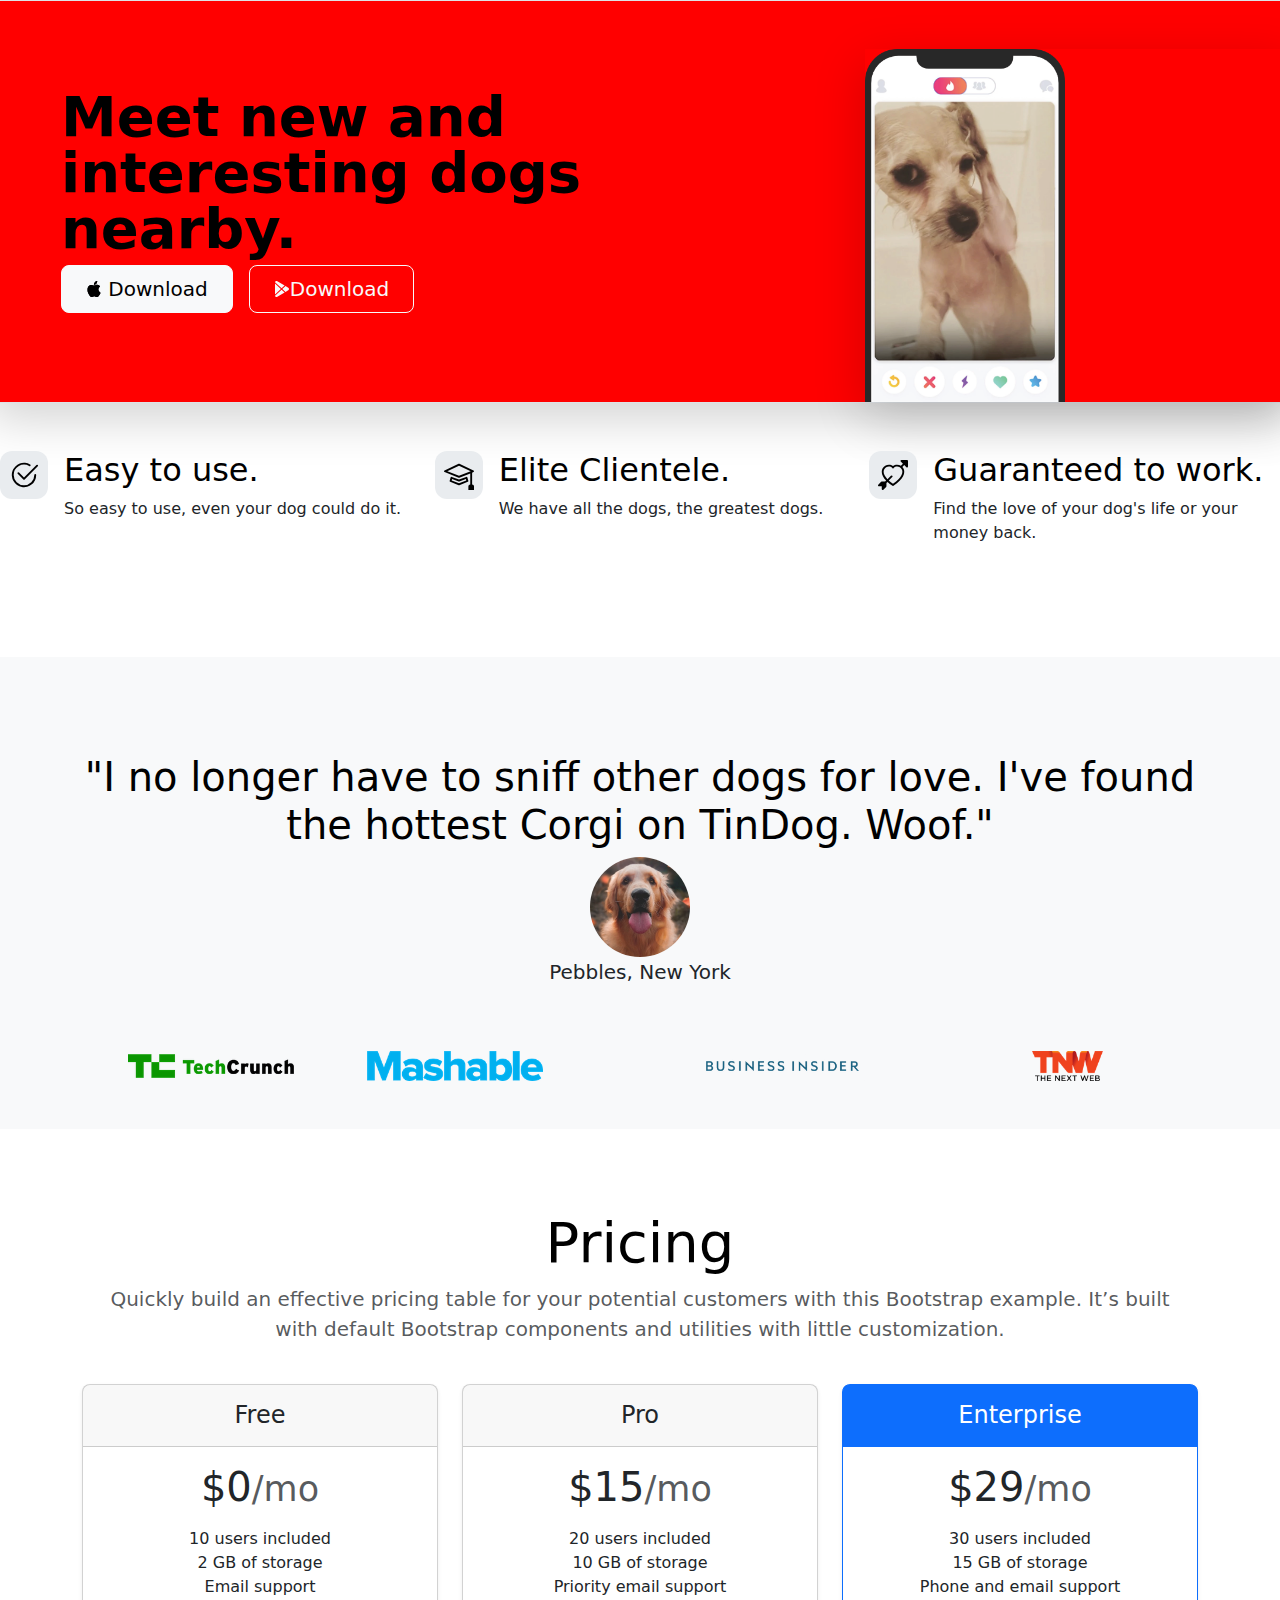
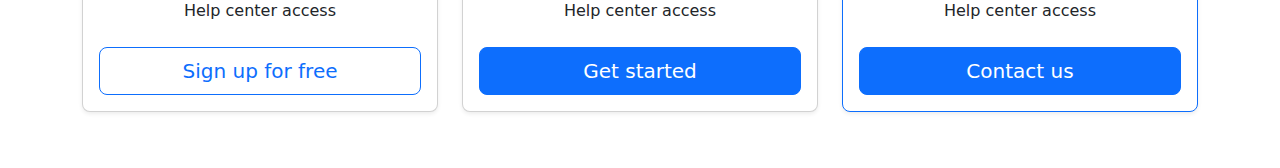
==== 67. TinDog Project/index.html @ 294aba4e "67. unfinshed TinDog Project" ====
<!DOCTYPE html>
<html lang="en">

<head>
  <meta charset="UTF-8">
  <meta name="viewport" content="width=device-width, initial-scale=1.0">
  <link href="https://cdn.jsdelivr.net/npm/bootstrap@5.3.3/dist/css/bootstrap.min.css" rel="stylesheet" integrity="sha384-QWTKZyjpPEjISv5WaRU9OFeRpok6YctnYmDr5pNlyT2bRjXh0JMhjY6hW+ALEwIH" crossorigin="anonymous">
  <link rel="stylesheet" href="./css/style.css">
  <title>TinDog</title>
</head>

<body>

  <!-- Title -->
  <section id="title" class="gradient-background">
    <div class="row p-4 pb-0 pe-lg-0 pt-lg-5 align-items-center rounded-3 border shadow-lg">
      <div class="col-lg-7 p-3 p-lg-5 pt-lg-3">
        <h1 class="display-4 fw-bold lh-1 text-body-emphasis">Meet new and interesting dogs nearby.</h1>
        <div class="d-grid gap-2 d-md-flex justify-content-md-start mb-4 mb-lg-3">
          <button type="button" class="btn btn-light btn-lg px-4 me-md-2"><svg xmlns="http://www.w3.org/2000/svg" width="16" height="16" fill="currentColor"
            class="bi bi-apple mb-1" viewBox="0 0 16 16">
<path
              d="M11.182.008C11.148-.03 9.923.023 8.857 1.18c-1.066 1.156-.902 2.482-.878 2.516.024.034 1.52.087 2.475-1.258.955-1.345.762-2.391.728-2.43Zm3.314 11.733c-.048-.096-2.325-1.234-2.113-3.422.212-2.189 1.675-2.789 1.698-2.854.023-.065-.597-.79-1.254-1.157a3.692 3.692 0 0 0-1.563-.434c-.108-.003-.483-.095-1.254.116-.508.139-1.653.589-1.968.607-.316.018-1.256-.522-2.267-.665-.647-.125-1.333.131-1.824.328-.49.196-1.422.754-2.074 2.237-.652 1.482-.311 3.83-.067 4.56.244.729.625 1.924 1.273 2.796.576.984 1.34 1.667 1.659 1.899.319.232 1.219.386 1.843.067.502-.308 1.408-.485 1.766-.472.357.013 1.061.154 1.782.539.571.197 1.111.115 1.652-.105.541-.221 1.324-1.059 2.238-2.758.347-.79.505-1.217.473-1.282Z" />
<path
              d="M11.182.008C11.148-.03 9.923.023 8.857 1.18c-1.066 1.156-.902 2.482-.878 2.516.024.034 1.52.087 2.475-1.258.955-1.345.762-2.391.728-2.43Zm3.314 11.733c-.048-.096-2.325-1.234-2.113-3.422.212-2.189 1.675-2.789 1.698-2.854.023-.065-.597-.79-1.254-1.157a3.692 3.692 0 0 0-1.563-.434c-.108-.003-.483-.095-1.254.116-.508.139-1.653.589-1.968.607-.316.018-1.256-.522-2.267-.665-.647-.125-1.333.131-1.824.328-.49.196-1.422.754-2.074 2.237-.652 1.482-.311 3.83-.067 4.56.244.729.625 1.924 1.273 2.796.576.984 1.34 1.667 1.659 1.899.319.232 1.219.386 1.843.067.502-.308 1.408-.485 1.766-.472.357.013 1.061.154 1.782.539.571.197 1.111.115 1.652-.105.541-.221 1.324-1.059 2.238-2.758.347-.79.505-1.217.473-1.282Z" />
</svg>
Download</button>
          <button type="button" class="btn btn-outline-light btn-lg px-4"><svg xmlns="http://www.w3.org/2000/svg" width="16" height="16" fill="currentColor"
                class="bi bi-google-play mb-1" viewBox="0 0 16 16">
<path
                  d="M14.222 9.374c1.037-.61 1.037-2.137 0-2.748L11.528 5.04 8.32 8l3.207 2.96 2.694-1.586Zm-3.595 2.116L7.583 8.68 1.03 14.73c.201 1.029 1.36 1.61 2.303 1.055l7.294-4.295ZM1 13.396V2.603L6.846 8 1 13.396ZM1.03 1.27l6.553 6.05 3.044-2.81L3.333.215C2.39-.341 1.231.24 1.03 1.27Z" />
</svg>Download</button>
        </div>
      </div>
      <div class="col-lg-4 offset-lg-1 p-0 overflow-hidden shadow-lg">
          <img class="rounded-lg-3" src="./images/iphone.png" alt="iphone picture" width="200">
      </div>
    </div>
  </section>
  <!-- Features -->
  <section id="features">
    <div class="row g-4 py-5 row-cols-1 row-cols-lg-3">
      <div class="col d-flex align-items-start">
        <div class="icon-square text-body-emphasis bg-body-secondary d-inline-flex align-items-center justify-content-center fs-4 flex-shrink-0 me-3">
          <svg xmlns="http://www.w3.org/2000/svg" height="30" fill="currentColor" class="bi bi-check2-circle"
              viewBox="0 0 16 16">
<path
                d="M2.5 8a5.5 5.5 0 0 1 8.25-4.764.5.5 0 0 0 .5-.866A6.5 6.5 0 1 0 14.5 8a.5.5 0 0 0-1 0 5.5 5.5 0 1 1-11 0z" />
<path
                d="M15.354 3.354a.5.5 0 0 0-.708-.708L8 9.293 5.354 6.646a.5.5 0 1 0-.708.708l3 3a.5.5 0 0 0 .708 0l7-7z" />
</svg>
        </div>
        <div>
          <h3 class="fs-2 text-body-emphasis">Easy to use.</h3>
          <p>So easy to use, even your dog could do it.</p>
        </div>
      </div>
      <div class="col d-flex align-items-start">
        <div class="icon-square text-body-emphasis bg-body-secondary d-inline-flex align-items-center justify-content-center fs-4 flex-shrink-0 me-3">
          <svg xmlns="http://www.w3.org/2000/svg" height="30" fill="currentColor" class="bi bi-mortarboard" viewBox="0 0 16 16">
            <path d="M8.211 2.047a.5.5 0 0 0-.422 0l-7.5 3.5a.5.5 0 0 0 .025.917l7.5 3a.5.5 0 0 0 .372 0L14 7.14V13a1 1 0 0 0-1 1v2h3v-2a1 1 0 0 0-1-1V6.739l.686-.275a.5.5 0 0 0 .025-.917l-7.5-3.5ZM8 8.46 1.758 5.965 8 3.052l6.242 2.913L8 8.46Z"/>
            <path d="M4.176 9.032a.5.5 0 0 0-.656.327l-.5 1.7a.5.5 0 0 0 .294.605l4.5 1.8a.5.5 0 0 0 .372 0l4.5-1.8a.5.5 0 0 0 .294-.605l-.5-1.7a.5.5 0 0 0-.656-.327L8 10.466 4.176 9.032Zm-.068 1.873.22-.748 3.496 1.311a.5.5 0 0 0 .352 0l3.496-1.311.22.748L8 12.46l-3.892-1.556Z"/>
            </svg>
        </div>
        <div>
          <h3 class="fs-2 text-body-emphasis">Elite Clientele.</h3>
          <p>We have all the dogs, the greatest dogs.</p>
        </div>
      </div>
      <div class="col d-flex align-items-start">
        <div class="icon-square text-body-emphasis bg-body-secondary d-inline-flex align-items-center justify-content-center fs-4 flex-shrink-0 me-3">
          <svg xmlns="http://www.w3.org/2000/svg" height="30" fill="currentColor" class="bi bi-arrow-through-heart"
              viewBox="0 0 16 16">
            <path fill-rule="evenodd"
                d="M2.854 15.854A.5.5 0 0 1 2 15.5V14H.5a.5.5 0 0 1-.354-.854l1.5-1.5A.5.5 0 0 1 2 11.5h1.793l.53-.53c-.771-.802-1.328-1.58-1.704-2.32-.798-1.575-.775-2.996-.213-4.092C3.426 2.565 6.18 1.809 8 3.233c1.25-.98 2.944-.928 4.212-.152L13.292 2 12.147.854A.5.5 0 0 1 12.5 0h3a.5.5 0 0 1 .5.5v3a.5.5 0 0 1-.854.354L14 2.707l-1.006 1.006c.236.248.44.531.6.845.562 1.096.585 2.517-.213 4.092-.793 1.563-2.395 3.288-5.105 5.08L8 13.912l-.276-.182a21.86 21.86 0 0 1-2.685-2.062l-.539.54V14a.5.5 0 0 1-.146.354l-1.5 1.5Zm2.893-4.894A20.419 20.419 0 0 0 8 12.71c2.456-1.666 3.827-3.207 4.489-4.512.679-1.34.607-2.42.215-3.185-.817-1.595-3.087-2.054-4.346-.761L8 4.62l-.358-.368c-1.259-1.293-3.53-.834-4.346.761-.392.766-.464 1.845.215 3.185.323.636.815 1.33 1.519 2.065l1.866-1.867a.5.5 0 1 1 .708.708L5.747 10.96Z" />
              </svg> 
        </div>
        <div>
          <h3 class="fs-2 text-body-emphasis">Guaranteed to work.</h3>
          <p>Find the love of your dog's life or your money back.</p>
        </div>
      </div>
    </div>
  </section>
  <!-- Testimonial -->
  <section id="testimonial">
    <div class="my-5">
      <div class="p-5 text-center bg-body-tertiary">
        <div class="container py-5">
          <h1 class="text-body-emphasis">"I no longer have to sniff other dogs for love. I've found the hottest Corgi on TinDog. Woof."</h1>
          <img class="profile-img" src="./images/dog-img.jpg" alt="dog image">
          <p class="col-lg-8 mx-auto lead">
            Pebbles, New York
          </p>
        </div>  
          <div class="container" mt->
            <div class="row">
              <div class="col-lg-3 col-sm-12">
                <img src="./images/techcrunch.png" alt="techcrunch image" height="30">
              </div>
              <div class="col-lg-3 col-sm-12">
                <div class="col-lg-3 col-sm-12">
                  <img src="./images/mashable.png" alt="mashable image" height="30">
                </div>
              </div>
              <div class="col-lg-3 col-sm-12">
                <img src="./images/bizinsider.png" alt="bizinsider image" height="30">
              </div>
              <div class="col-lg-3 col-sm-12">
                <img src="./images/tnw.png" alt="TNW image" height="30">
              </div>
            </div>
          </div>
      </div>
    </div>
  </section>
  <!-- Pricing -->
  <section id="pricing">
    <div class="container py-3">
    
        <div class="pricing-header p-3 pb-md-4 mx-auto text-center">
          <h1 class="display-4 fw-normal text-body-emphasis">Pricing</h1>
          <p class="fs-5 text-body-secondary">Quickly build an effective pricing table for your potential customers with this Bootstrap example. It’s built with default Bootstrap components and utilities with little customization.</p>
        </div>
      </header>
    
      <main>
        <div class="row row-cols-1 row-cols-md-3 mb-3 text-center">
          <div class="col">
            <div class="card mb-4 rounded-3 shadow-sm">
              <div class="card-header py-3">
                <h4 class="my-0 fw-normal">Free</h4>
              </div>
              <div class="card-body">
                <h1 class="card-title pricing-card-title">$0<small class="text-body-secondary fw-light">/mo</small></h1>
                <ul class="list-unstyled mt-3 mb-4">
                  <li>10 users included</li>
                  <li>2 GB of storage</li>
                  <li>Email support</li>
                  <li>Help center access</li>
                </ul>
                <button type="button" class="w-100 btn btn-lg btn-outline-primary">Sign up for free</button>
              </div>
            </div>
          </div>
          <div class="col">
            <div class="card mb-4 rounded-3 shadow-sm">
              <div class="card-header py-3">
                <h4 class="my-0 fw-normal">Pro</h4>
              </div>
              <div class="card-body">
                <h1 class="card-title pricing-card-title">$15<small class="text-body-secondary fw-light">/mo</small></h1>
                <ul class="list-unstyled mt-3 mb-4">
                  <li>20 users included</li>
                  <li>10 GB of storage</li>
                  <li>Priority email support</li>
                  <li>Help center access</li>
                </ul>
                <button type="button" class="w-100 btn btn-lg btn-primary">Get started</button>
              </div>
            </div>
          </div>
          <div class="col">
            <div class="card mb-4 rounded-3 shadow-sm border-primary">
              <div class="card-header py-3 text-bg-primary border-primary">
                <h4 class="my-0 fw-normal">Enterprise</h4>
              </div>
              <div class="card-body">
                <h1 class="card-title pricing-card-title">$29<small class="text-body-secondary fw-light">/mo</small></h1>
                <ul class="list-unstyled mt-3 mb-4">
                  <li>30 users included</li>
                  <li>15 GB of storage</li>
                  <li>Phone and email support</li>
                  <li>Help center access</li>
                </ul>
                <button type="button" class="w-100 btn btn-lg btn-primary">Contact us</button>
              </div>
            </div>
          </div>
        </div>
    
        
  </section>
  <!-- Footer -->
  <section id="footer">

  </section>
</body>
<script src="https://cdn.jsdelivr.net/npm/bootstrap@5.3.3/dist/js/bootstrap.bundle.min.js" integrity="sha384-YvpcrYf0tY3lHB60NNkmXc5s9fDVZLESaAA55NDzOxhy9GkcIdslK1eN7N6jIeHz" crossorigin="anonymous"></script>
</html>
---- 67. TinDog Project/css/style.css ----
.gradient-background {
  /* background: linear-gradient(300deg, #00bfff, #ff4c68, #ef8172);
  background-size: 180% 180%;
  animation: gradient-animation 18s ease infinite; */
  background-color: red;
}

@keyframes gradient-animation {
  0% {
    background-position: 0% 50%;
  }
  50% {
    background-position: 100% 50%;
  }
  100% {
    background-position: 0% 50%;
  }
}

.icon-square {
  width: 3rem;
  height: 3rem;
  border-radius: 0.75rem;
}

.profile-img {
  height: 100px;
  border-radius: 50%;
}
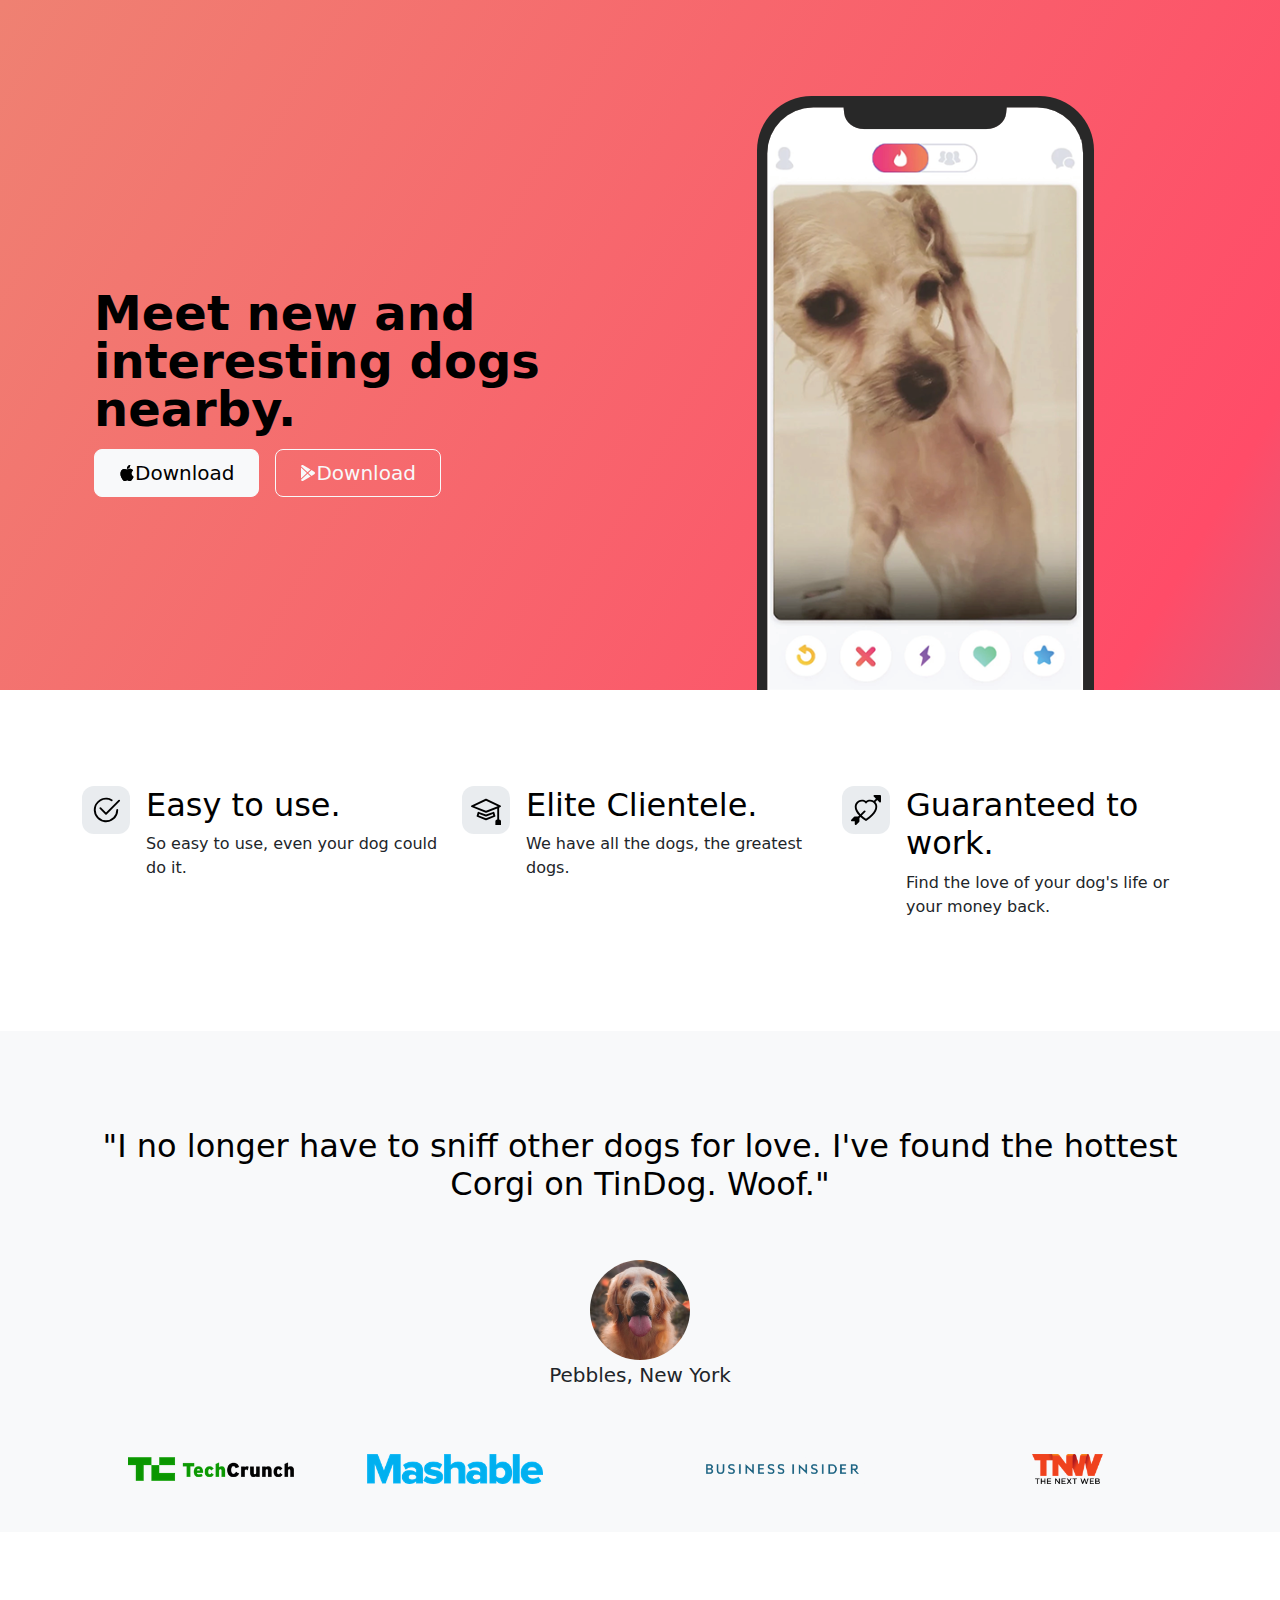
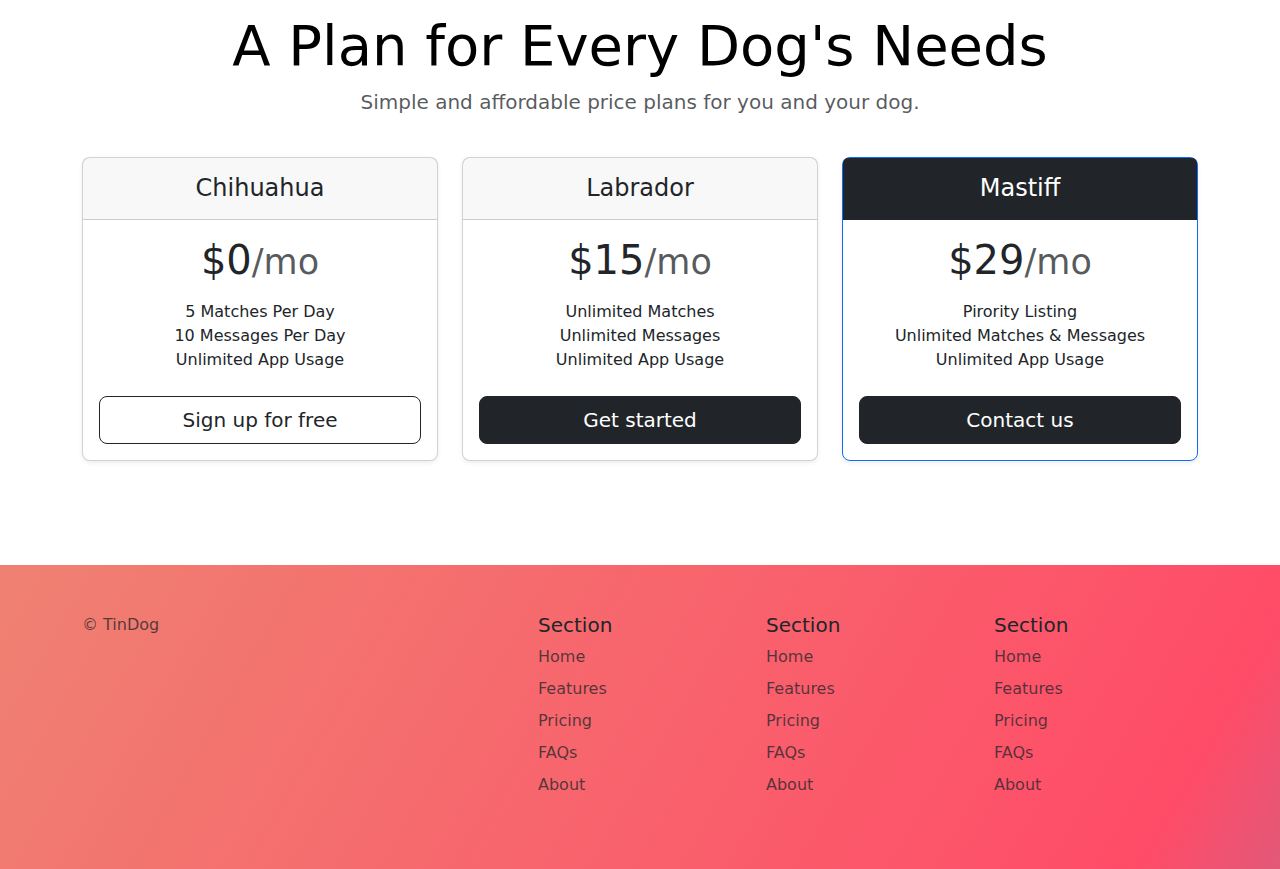
==== commit f89375d8: "TinDog project" ====
--- a/67. TinDog Project/index.html
+++ b/67. TinDog Project/index.html
@@ -13,82 +13,85 @@
 
   <!-- Title -->
   <section id="title" class="gradient-background">
-    <div class="row p-4 pb-0 pe-lg-0 pt-lg-5 align-items-center rounded-3 border shadow-lg">
-      <div class="col-lg-7 p-3 p-lg-5 pt-lg-3">
-        <h1 class="display-4 fw-bold lh-1 text-body-emphasis">Meet new and interesting dogs nearby.</h1>
-        <div class="d-grid gap-2 d-md-flex justify-content-md-start mb-4 mb-lg-3">
-          <button type="button" class="btn btn-light btn-lg px-4 me-md-2"><svg xmlns="http://www.w3.org/2000/svg" width="16" height="16" fill="currentColor"
-            class="bi bi-apple mb-1" viewBox="0 0 16 16">
+    <div class="container col-xxl-8 px-4 pt-5">
+      <div class="row flex-lg-row-reverse align-items-center g-5 pt-5">
+        <div class="col-10 col-sm-8 col-lg-6">
+          <img src="./images/iphone.png" class="d-block mx-lg-auto img-fluid" alt="iphone Themes" height="200" loading="lazy">
+        </div>
+        <div class="col-lg-6">
+          <h1 class="display-5 fw-bold text-body-emphasis lh-1 mb-3">Meet new and interesting dogs nearby.</h1>
+          <div class="d-grid gap-2 d-md-flex justify-content-md-start">
+            <button type="button" class="btn btn-light btn-lg px-4 me-md-2"><svg xmlns="http://www.w3.org/2000/svg" width="16" height="16" fill="currentColor"
+              class="bi bi-apple mb-1" viewBox="0 0 16 16">
 <path
-              d="M11.182.008C11.148-.03 9.923.023 8.857 1.18c-1.066 1.156-.902 2.482-.878 2.516.024.034 1.52.087 2.475-1.258.955-1.345.762-2.391.728-2.43Zm3.314 11.733c-.048-.096-2.325-1.234-2.113-3.422.212-2.189 1.675-2.789 1.698-2.854.023-.065-.597-.79-1.254-1.157a3.692 3.692 0 0 0-1.563-.434c-.108-.003-.483-.095-1.254.116-.508.139-1.653.589-1.968.607-.316.018-1.256-.522-2.267-.665-.647-.125-1.333.131-1.824.328-.49.196-1.422.754-2.074 2.237-.652 1.482-.311 3.83-.067 4.56.244.729.625 1.924 1.273 2.796.576.984 1.34 1.667 1.659 1.899.319.232 1.219.386 1.843.067.502-.308 1.408-.485 1.766-.472.357.013 1.061.154 1.782.539.571.197 1.111.115 1.652-.105.541-.221 1.324-1.059 2.238-2.758.347-.79.505-1.217.473-1.282Z" />
+                d="M11.182.008C11.148-.03 9.923.023 8.857 1.18c-1.066 1.156-.902 2.482-.878 2.516.024.034 1.52.087 2.475-1.258.955-1.345.762-2.391.728-2.43Zm3.314 11.733c-.048-.096-2.325-1.234-2.113-3.422.212-2.189 1.675-2.789 1.698-2.854.023-.065-.597-.79-1.254-1.157a3.692 3.692 0 0 0-1.563-.434c-.108-.003-.483-.095-1.254.116-.508.139-1.653.589-1.968.607-.316.018-1.256-.522-2.267-.665-.647-.125-1.333.131-1.824.328-.49.196-1.422.754-2.074 2.237-.652 1.482-.311 3.83-.067 4.56.244.729.625 1.924 1.273 2.796.576.984 1.34 1.667 1.659 1.899.319.232 1.219.386 1.843.067.502-.308 1.408-.485 1.766-.472.357.013 1.061.154 1.782.539.571.197 1.111.115 1.652-.105.541-.221 1.324-1.059 2.238-2.758.347-.79.505-1.217.473-1.282Z" />
 <path
-              d="M11.182.008C11.148-.03 9.923.023 8.857 1.18c-1.066 1.156-.902 2.482-.878 2.516.024.034 1.52.087 2.475-1.258.955-1.345.762-2.391.728-2.43Zm3.314 11.733c-.048-.096-2.325-1.234-2.113-3.422.212-2.189 1.675-2.789 1.698-2.854.023-.065-.597-.79-1.254-1.157a3.692 3.692 0 0 0-1.563-.434c-.108-.003-.483-.095-1.254.116-.508.139-1.653.589-1.968.607-.316.018-1.256-.522-2.267-.665-.647-.125-1.333.131-1.824.328-.49.196-1.422.754-2.074 2.237-.652 1.482-.311 3.83-.067 4.56.244.729.625 1.924 1.273 2.796.576.984 1.34 1.667 1.659 1.899.319.232 1.219.386 1.843.067.502-.308 1.408-.485 1.766-.472.357.013 1.061.154 1.782.539.571.197 1.111.115 1.652-.105.541-.221 1.324-1.059 2.238-2.758.347-.79.505-1.217.473-1.282Z" />
-</svg>
-Download</button>
-          <button type="button" class="btn btn-outline-light btn-lg px-4"><svg xmlns="http://www.w3.org/2000/svg" width="16" height="16" fill="currentColor"
-                class="bi bi-google-play mb-1" viewBox="0 0 16 16">
+                d="M11.182.008C11.148-.03 9.923.023 8.857 1.18c-1.066 1.156-.902 2.482-.878 2.516.024.034 1.52.087 2.475-1.258.955-1.345.762-2.391.728-2.43Zm3.314 11.733c-.048-.096-2.325-1.234-2.113-3.422.212-2.189 1.675-2.789 1.698-2.854.023-.065-.597-.79-1.254-1.157a3.692 3.692 0 0 0-1.563-.434c-.108-.003-.483-.095-1.254.116-.508.139-1.653.589-1.968.607-.316.018-1.256-.522-2.267-.665-.647-.125-1.333.131-1.824.328-.49.196-1.422.754-2.074 2.237-.652 1.482-.311 3.83-.067 4.56.244.729.625 1.924 1.273 2.796.576.984 1.34 1.667 1.659 1.899.319.232 1.219.386 1.843.067.502-.308 1.408-.485 1.766-.472.357.013 1.061.154 1.782.539.571.197 1.111.115 1.652-.105.541-.221 1.324-1.059 2.238-2.758.347-.79.505-1.217.473-1.282Z" />
+</svg>Download</button>
+            <button type="button" class="btn btn-outline-light btn-lg px-4"><svg xmlns="http://www.w3.org/2000/svg" width="16" height="16" fill="currentColor"
+              class="bi bi-google-play mb-1" viewBox="0 0 16 16">
 <path
-                  d="M14.222 9.374c1.037-.61 1.037-2.137 0-2.748L11.528 5.04 8.32 8l3.207 2.96 2.694-1.586Zm-3.595 2.116L7.583 8.68 1.03 14.73c.201 1.029 1.36 1.61 2.303 1.055l7.294-4.295ZM1 13.396V2.603L6.846 8 1 13.396ZM1.03 1.27l6.553 6.05 3.044-2.81L3.333.215C2.39-.341 1.231.24 1.03 1.27Z" />
+                d="M14.222 9.374c1.037-.61 1.037-2.137 0-2.748L11.528 5.04 8.32 8l3.207 2.96 2.694-1.586Zm-3.595 2.116L7.583 8.68 1.03 14.73c.201 1.029 1.36 1.61 2.303 1.055l7.294-4.295ZM1 13.396V2.603L6.846 8 1 13.396ZM1.03 1.27l6.553 6.05 3.044-2.81L3.333.215C2.39-.341 1.231.24 1.03 1.27Z" />
 </svg>Download</button>
+          </div>
         </div>
       </div>
-      <div class="col-lg-4 offset-lg-1 p-0 overflow-hidden shadow-lg">
-          <img class="rounded-lg-3" src="./images/iphone.png" alt="iphone picture" width="200">
-      </div>
-    </div>
+    </div> 
   </section>
   <!-- Features -->
   <section id="features">
-    <div class="row g-4 py-5 row-cols-1 row-cols-lg-3">
-      <div class="col d-flex align-items-start">
-        <div class="icon-square text-body-emphasis bg-body-secondary d-inline-flex align-items-center justify-content-center fs-4 flex-shrink-0 me-3">
-          <svg xmlns="http://www.w3.org/2000/svg" height="30" fill="currentColor" class="bi bi-check2-circle"
-              viewBox="0 0 16 16">
-<path
-                d="M2.5 8a5.5 5.5 0 0 1 8.25-4.764.5.5 0 0 0 .5-.866A6.5 6.5 0 1 0 14.5 8a.5.5 0 0 0-1 0 5.5 5.5 0 1 1-11 0z" />
-<path
-                d="M15.354 3.354a.5.5 0 0 0-.708-.708L8 9.293 5.354 6.646a.5.5 0 1 0-.708.708l3 3a.5.5 0 0 0 .708 0l7-7z" />
-</svg>
-        </div>
-        <div>
-          <h3 class="fs-2 text-body-emphasis">Easy to use.</h3>
-          <p>So easy to use, even your dog could do it.</p>
-        </div>
+    <div class="container mt-5">
+      <div class="row g-4 py-5 row-cols-1 row-cols-lg-3">
+          <div class="col d-flex align-items-start">
+            <div class="icon-square text-body-emphasis bg-body-secondary d-inline-flex align-items-center justify-content-center fs-4 flex-shrink-0 me-3">
+              <svg xmlns="http://www.w3.org/2000/svg" height="30" fill="currentColor" class="bi bi-check2-circle"
+                  viewBox="0 0 16 16">
+    <path
+                    d="M2.5 8a5.5 5.5 0 0 1 8.25-4.764.5.5 0 0 0 .5-.866A6.5 6.5 0 1 0 14.5 8a.5.5 0 0 0-1 0 5.5 5.5 0 1 1-11 0z" />
+    <path
+                    d="M15.354 3.354a.5.5 0 0 0-.708-.708L8 9.293 5.354 6.646a.5.5 0 1 0-.708.708l3 3a.5.5 0 0 0 .708 0l7-7z" />
+    </svg>
+            </div>
+            <div>
+              <h3 class="fs-2 text-body-emphasis">Easy to use.</h3>
+              <p>So easy to use, even your dog could do it.</p>
+            </div>
+          </div>
+          <div class="col d-flex align-items-start">
+            <div class="icon-square text-body-emphasis bg-body-secondary d-inline-flex align-items-center justify-content-center fs-4 flex-shrink-0 me-3">
+              <svg xmlns="http://www.w3.org/2000/svg" height="30" fill="currentColor" class="bi bi-mortarboard" viewBox="0 0 16 16">
+                <path d="M8.211 2.047a.5.5 0 0 0-.422 0l-7.5 3.5a.5.5 0 0 0 .025.917l7.5 3a.5.5 0 0 0 .372 0L14 7.14V13a1 1 0 0 0-1 1v2h3v-2a1 1 0 0 0-1-1V6.739l.686-.275a.5.5 0 0 0 .025-.917l-7.5-3.5ZM8 8.46 1.758 5.965 8 3.052l6.242 2.913L8 8.46Z"/>
+                <path d="M4.176 9.032a.5.5 0 0 0-.656.327l-.5 1.7a.5.5 0 0 0 .294.605l4.5 1.8a.5.5 0 0 0 .372 0l4.5-1.8a.5.5 0 0 0 .294-.605l-.5-1.7a.5.5 0 0 0-.656-.327L8 10.466 4.176 9.032Zm-.068 1.873.22-.748 3.496 1.311a.5.5 0 0 0 .352 0l3.496-1.311.22.748L8 12.46l-3.892-1.556Z"/>
+                </svg>
+            </div>
+            <div>
+              <h3 class="fs-2 text-body-emphasis">Elite Clientele.</h3>
+              <p>We have all the dogs, the greatest dogs.</p>
+            </div>
+          </div>
+          <div class="col d-flex align-items-start">
+            <div class="icon-square text-body-emphasis bg-body-secondary d-inline-flex align-items-center justify-content-center fs-4 flex-shrink-0 me-3">
+              <svg xmlns="http://www.w3.org/2000/svg" height="30" fill="currentColor" class="bi bi-arrow-through-heart"
+                  viewBox="0 0 16 16">
+                <path fill-rule="evenodd"
+                    d="M2.854 15.854A.5.5 0 0 1 2 15.5V14H.5a.5.5 0 0 1-.354-.854l1.5-1.5A.5.5 0 0 1 2 11.5h1.793l.53-.53c-.771-.802-1.328-1.58-1.704-2.32-.798-1.575-.775-2.996-.213-4.092C3.426 2.565 6.18 1.809 8 3.233c1.25-.98 2.944-.928 4.212-.152L13.292 2 12.147.854A.5.5 0 0 1 12.5 0h3a.5.5 0 0 1 .5.5v3a.5.5 0 0 1-.854.354L14 2.707l-1.006 1.006c.236.248.44.531.6.845.562 1.096.585 2.517-.213 4.092-.793 1.563-2.395 3.288-5.105 5.08L8 13.912l-.276-.182a21.86 21.86 0 0 1-2.685-2.062l-.539.54V14a.5.5 0 0 1-.146.354l-1.5 1.5Zm2.893-4.894A20.419 20.419 0 0 0 8 12.71c2.456-1.666 3.827-3.207 4.489-4.512.679-1.34.607-2.42.215-3.185-.817-1.595-3.087-2.054-4.346-.761L8 4.62l-.358-.368c-1.259-1.293-3.53-.834-4.346.761-.392.766-.464 1.845.215 3.185.323.636.815 1.33 1.519 2.065l1.866-1.867a.5.5 0 1 1 .708.708L5.747 10.96Z" />
+                  </svg> 
+            </div>
+            <div>
+              <h3 class="fs-2 text-body-emphasis">Guaranteed to work.</h3>
+              <p>Find the love of your dog's life or your money back.</p>
+            </div>
+          </div>
       </div>
-      <div class="col d-flex align-items-start">
-        <div class="icon-square text-body-emphasis bg-body-secondary d-inline-flex align-items-center justify-content-center fs-4 flex-shrink-0 me-3">
-          <svg xmlns="http://www.w3.org/2000/svg" height="30" fill="currentColor" class="bi bi-mortarboard" viewBox="0 0 16 16">
-            <path d="M8.211 2.047a.5.5 0 0 0-.422 0l-7.5 3.5a.5.5 0 0 0 .025.917l7.5 3a.5.5 0 0 0 .372 0L14 7.14V13a1 1 0 0 0-1 1v2h3v-2a1 1 0 0 0-1-1V6.739l.686-.275a.5.5 0 0 0 .025-.917l-7.5-3.5ZM8 8.46 1.758 5.965 8 3.052l6.242 2.913L8 8.46Z"/>
-            <path d="M4.176 9.032a.5.5 0 0 0-.656.327l-.5 1.7a.5.5 0 0 0 .294.605l4.5 1.8a.5.5 0 0 0 .372 0l4.5-1.8a.5.5 0 0 0 .294-.605l-.5-1.7a.5.5 0 0 0-.656-.327L8 10.466 4.176 9.032Zm-.068 1.873.22-.748 3.496 1.311a.5.5 0 0 0 .352 0l3.496-1.311.22.748L8 12.46l-3.892-1.556Z"/>
-            </svg>
-        </div>
-        <div>
-          <h3 class="fs-2 text-body-emphasis">Elite Clientele.</h3>
-          <p>We have all the dogs, the greatest dogs.</p>
-        </div>
-      </div>
-      <div class="col d-flex align-items-start">
-        <div class="icon-square text-body-emphasis bg-body-secondary d-inline-flex align-items-center justify-content-center fs-4 flex-shrink-0 me-3">
-          <svg xmlns="http://www.w3.org/2000/svg" height="30" fill="currentColor" class="bi bi-arrow-through-heart"
-              viewBox="0 0 16 16">
-            <path fill-rule="evenodd"
-                d="M2.854 15.854A.5.5 0 0 1 2 15.5V14H.5a.5.5 0 0 1-.354-.854l1.5-1.5A.5.5 0 0 1 2 11.5h1.793l.53-.53c-.771-.802-1.328-1.58-1.704-2.32-.798-1.575-.775-2.996-.213-4.092C3.426 2.565 6.18 1.809 8 3.233c1.25-.98 2.944-.928 4.212-.152L13.292 2 12.147.854A.5.5 0 0 1 12.5 0h3a.5.5 0 0 1 .5.5v3a.5.5 0 0 1-.854.354L14 2.707l-1.006 1.006c.236.248.44.531.6.845.562 1.096.585 2.517-.213 4.092-.793 1.563-2.395 3.288-5.105 5.08L8 13.912l-.276-.182a21.86 21.86 0 0 1-2.685-2.062l-.539.54V14a.5.5 0 0 1-.146.354l-1.5 1.5Zm2.893-4.894A20.419 20.419 0 0 0 8 12.71c2.456-1.666 3.827-3.207 4.489-4.512.679-1.34.607-2.42.215-3.185-.817-1.595-3.087-2.054-4.346-.761L8 4.62l-.358-.368c-1.259-1.293-3.53-.834-4.346.761-.392.766-.464 1.845.215 3.185.323.636.815 1.33 1.519 2.065l1.866-1.867a.5.5 0 1 1 .708.708L5.747 10.96Z" />
-              </svg> 
-        </div>
-        <div>
-          <h3 class="fs-2 text-body-emphasis">Guaranteed to work.</h3>
-          <p>Find the love of your dog's life or your money back.</p>
-        </div>
-      </div>
-    </div>
+    </div>  
   </section>
   <!-- Testimonial -->
   <section id="testimonial">
     <div class="my-5">
       <div class="p-5 text-center bg-body-tertiary">
         <div class="container py-5">
-          <h1 class="text-body-emphasis">"I no longer have to sniff other dogs for love. I've found the hottest Corgi on TinDog. Woof."</h1>
-          <img class="profile-img" src="./images/dog-img.jpg" alt="dog image">
+          <h1 class="text-body-emphasis fs-2">"I no longer have to sniff other dogs for love. I've found the hottest Corgi on TinDog. Woof."</h1>
+          <img class="profile-img mt-5" src="./images/dog-img.jpg" alt="dog image">
           <p class="col-lg-8 mx-auto lead">
             Pebbles, New York
           </p>
@@ -119,8 +122,8 @@
     <div class="container py-3">
     
         <div class="pricing-header p-3 pb-md-4 mx-auto text-center">
-          <h1 class="display-4 fw-normal text-body-emphasis">Pricing</h1>
-          <p class="fs-5 text-body-secondary">Quickly build an effective pricing table for your potential customers with this Bootstrap example. It’s built with default Bootstrap components and utilities with little customization.</p>
+          <h2 class="display-4 fw-normal text-body-emphasis">A Plan for Every Dog's Needs</h2>
+          <p class="fs-5 text-body-secondary">Simple and affordable price plans for you and your dog.</p>
         </div>
       </header>
     
@@ -129,51 +132,48 @@
           <div class="col">
             <div class="card mb-4 rounded-3 shadow-sm">
               <div class="card-header py-3">
-                <h4 class="my-0 fw-normal">Free</h4>
+                <h4 class="my-0 fw-normal">Chihuahua</h4>
               </div>
               <div class="card-body">
                 <h1 class="card-title pricing-card-title">$0<small class="text-body-secondary fw-light">/mo</small></h1>
                 <ul class="list-unstyled mt-3 mb-4">
-                  <li>10 users included</li>
-                  <li>2 GB of storage</li>
-                  <li>Email support</li>
-                  <li>Help center access</li>
+                  <li>5 Matches Per Day</li>
+                  <li>10 Messages Per Day</li>
+                  <li>Unlimited App Usage</li>
                 </ul>
-                <button type="button" class="w-100 btn btn-lg btn-outline-primary">Sign up for free</button>
+                <button type="button" class="w-100 btn btn-lg btn-outline-dark">Sign up for free</button>
               </div>
             </div>
           </div>
           <div class="col">
             <div class="card mb-4 rounded-3 shadow-sm">
               <div class="card-header py-3">
-                <h4 class="my-0 fw-normal">Pro</h4>
+                <h4 class="my-0 fw-normal">Labrador</h4>
               </div>
               <div class="card-body">
                 <h1 class="card-title pricing-card-title">$15<small class="text-body-secondary fw-light">/mo</small></h1>
                 <ul class="list-unstyled mt-3 mb-4">
-                  <li>20 users included</li>
-                  <li>10 GB of storage</li>
-                  <li>Priority email support</li>
-                  <li>Help center access</li>
+                  <li>Unlimited Matches</li>
+                  <li>Unlimited Messages</li>
+                  <li>Unlimited App Usage</li>
                 </ul>
-                <button type="button" class="w-100 btn btn-lg btn-primary">Get started</button>
+                <button type="button" class="w-100 btn btn-lg btn-dark">Get started</button>
               </div>
             </div>
           </div>
           <div class="col">
             <div class="card mb-4 rounded-3 shadow-sm border-primary">
-              <div class="card-header py-3 text-bg-primary border-primary">
-                <h4 class="my-0 fw-normal">Enterprise</h4>
+              <div class="card-header py-3 text-bg-dark border-dark">
+                <h4 class="my-0 fw-normal">Mastiff</h4>
               </div>
               <div class="card-body">
                 <h1 class="card-title pricing-card-title">$29<small class="text-body-secondary fw-light">/mo</small></h1>
                 <ul class="list-unstyled mt-3 mb-4">
-                  <li>30 users included</li>
-                  <li>15 GB of storage</li>
-                  <li>Phone and email support</li>
-                  <li>Help center access</li>
+                  <li>Pirority Listing</li>
+                  <li>Unlimited Matches & Messages</li>
+                  <li>Unlimited App Usage</li>
                 </ul>
-                <button type="button" class="w-100 btn btn-lg btn-primary">Contact us</button>
+                <button type="button" class="w-100 btn btn-lg btn-dark">Contact us</button>
               </div>
             </div>
           </div>
@@ -182,8 +182,51 @@
         
   </section>
   <!-- Footer -->
-  <section id="footer">
-
+  <section id="footer" class="gradient-background mb-0">
+    <div class="container">
+      <footer class="row row-cols-1 row-cols-sm-2 row-cols-md-5 py-5 mt-5">
+        <div class="col mb-3">
+          <p class="text-body-secondary">© TinDog</p>
+        </div>
+    
+        <div class="col mb-3">
+    
+        </div>
+    
+        <div class="col mb-3">
+          <h5>Section</h5>
+          <ul class="nav flex-column">
+            <li class="nav-item mb-2"><a href="#" class="nav-link p-0 text-body-secondary">Home</a></li>
+            <li class="nav-item mb-2"><a href="#" class="nav-link p-0 text-body-secondary">Features</a></li>
+            <li class="nav-item mb-2"><a href="#" class="nav-link p-0 text-body-secondary">Pricing</a></li>
+            <li class="nav-item mb-2"><a href="#" class="nav-link p-0 text-body-secondary">FAQs</a></li>
+            <li class="nav-item mb-2"><a href="#" class="nav-link p-0 text-body-secondary">About</a></li>
+          </ul>
+        </div>
+    
+        <div class="col mb-3">
+          <h5>Section</h5>
+          <ul class="nav flex-column">
+            <li class="nav-item mb-2"><a href="#" class="nav-link p-0 text-body-secondary">Home</a></li>
+            <li class="nav-item mb-2"><a href="#" class="nav-link p-0 text-body-secondary">Features</a></li>
+            <li class="nav-item mb-2"><a href="#" class="nav-link p-0 text-body-secondary">Pricing</a></li>
+            <li class="nav-item mb-2"><a href="#" class="nav-link p-0 text-body-secondary">FAQs</a></li>
+            <li class="nav-item mb-2"><a href="#" class="nav-link p-0 text-body-secondary">About</a></li>
+          </ul>
+        </div>
+    
+        <div class="col mb-3">
+          <h5>Section</h5>
+          <ul class="nav flex-column">
+            <li class="nav-item mb-2"><a href="#" class="nav-link p-0 text-body-secondary">Home</a></li>
+            <li class="nav-item mb-2"><a href="#" class="nav-link p-0 text-body-secondary">Features</a></li>
+            <li class="nav-item mb-2"><a href="#" class="nav-link p-0 text-body-secondary">Pricing</a></li>
+            <li class="nav-item mb-2"><a href="#" class="nav-link p-0 text-body-secondary">FAQs</a></li>
+            <li class="nav-item mb-2"><a href="#" class="nav-link p-0 text-body-secondary">About</a></li>
+          </ul>
+        </div>
+      </footer>
+    </div>
   </section>
 </body>
 <script src="https://cdn.jsdelivr.net/npm/bootstrap@5.3.3/dist/js/bootstrap.bundle.min.js" integrity="sha384-YvpcrYf0tY3lHB60NNkmXc5s9fDVZLESaAA55NDzOxhy9GkcIdslK1eN7N6jIeHz" crossorigin="anonymous"></script>
--- a/67. TinDog Project/css/style.css
+++ b/67. TinDog Project/css/style.css
@@ -1,8 +1,7 @@
 .gradient-background {
-  /* background: linear-gradient(300deg, #00bfff, #ff4c68, #ef8172);
+  background: linear-gradient(300deg, #00bfff, #ff4c68, #ef8172);
   background-size: 180% 180%;
-  animation: gradient-animation 18s ease infinite; */
-  background-color: red;
+  animation: gradient-animation 18s ease infinite;
 }
 
 @keyframes gradient-animation {
